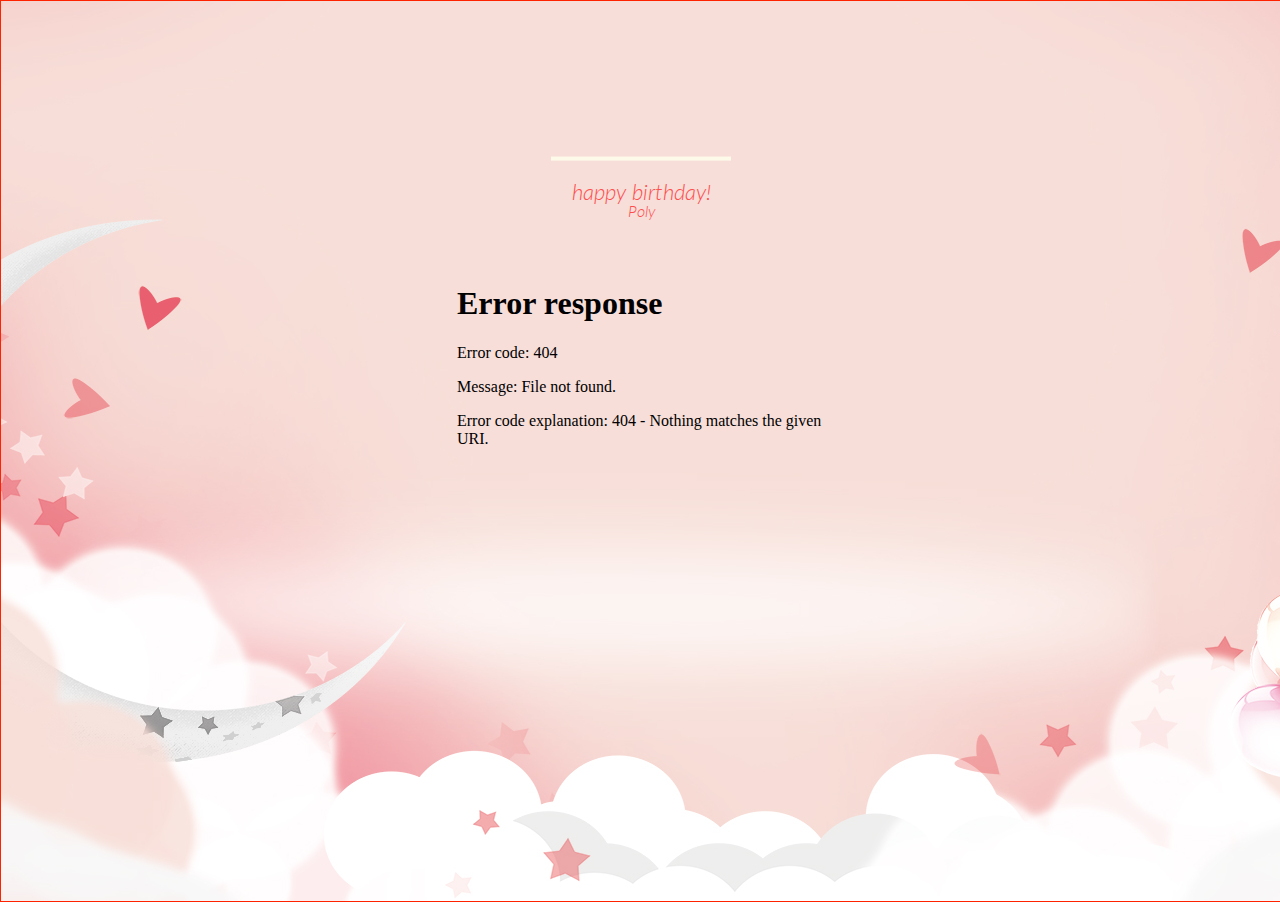
==== index.html @ b2a06751 "update" ====
<html>
<head>
<meta name="viewport" content="width=device-width, initial-scale=1.0, minimum-scale=0.5, maximum-scale=2.0, user-scalable=yes" />     
<meta name="apple-mobile-web-app-capable" content="yes" />    
<meta name="format-detection" content="telephone=no" /> 
<link rel="stylesheet" type="text/css" href="style.css" media="screen"/>
<link rel="stylesheet" href="css/reset.css">
<link rel="stylesheet" href="css/style.css" media="screen" type="text/css" />
<audio src="mic/happy.mp3" id="audio1" hidden="true" autoplay="true" loop="true">
      </audio>
<style>
canvas {
	width:document.getElementById('background').width;
	height:document.getElementById('background').height;
	cursor: crosshair;
	display: block;
}
</style>
</head>
<body>
<div class="main">
<div class="background">
  <div class="velas">
    <div class="fuego"></div>
    <div class="fuego"></div>
    <div class="fuego"></div>
    <div class="fuego"></div>
    <div class="fuego"></div>
  </div>
<svg id="cake" version="1.1" x="0px" y="0px" width="200px" height="500px" viewBox="0 0 200 500" enable-background="new 0 0 200 500" xml:space="preserve">
    <path fill="#a88679" d="M173.667-13.94c-49.298,0-102.782,0-147.334,0c-3.999,0-4-16.002,0-16.002
		c44.697,0,96.586,0,147.334,0C177.667-29.942,177.668-13.94,173.667-13.94z">
        <animate id="bizcocho_3" attributeName="d" calcMode="spline" keySplines="0 0 1 1; 0 0 1 1" begin="relleno_2.end" dur="0.3s" fill="freeze" values="
                          M173.667-13.94c-49.298,0-102.782,0-147.334,0c-3.999,0-4-16.002,0-16.002
		c44.697,0,96.586,0,147.334,0C177.667-29.942,177.668-13.94,173.667-13.94z
                          ;
                          M173.667,411.567c-47.995,12.408-102.955,12.561-147.334,0
		c-3.848-1.089-0.189-16.089,3.661-15.002c44.836,12.66,90.519,12.753,139.427,0.07
		C173.293,395.631,177.541,410.566,173.667,411.567z
                          ;
                          M173.667,427.569c-49.795,0-101.101,0-147.334,0c-3.999,0-4-16.002,0-16.002
		c46.385,0,97.539,0,147.334,0C177.668,411.567,177.667,427.569,173.667,427.569z
                          " />
    </path>
    <path fill="#8b6a60" d="M100-178.521c1.858,0,3.364,1.506,3.364,3.363c0,0,0,33.17,0,44.227
		c0,19.144,0,57.431,0,76.574c0,10.152,0,40.607,0,40.607c0,1.858-1.506,3.364-3.364,3.364l0,0c-1.858,0-3.364-1.506-3.364-3.364c0,0,0-30.455,0-40.607c0-19.144,0-57.432,0-76.575c0-11.057,0-44.226,0-44.226C96.636-177.015,98.142-178.521,100-178.521
		L100-178.521z">
        <animate id="relleno_2" attributeName="d" calcMode="spline" keySplines="0 0 1 1; 0 0 1 1; 0 0 0.58 1" begin="bizcocho_2.end" dur="0.5s" fill="freeze" values="
                          M100-178.521c1.858,0,3.364,1.506,3.364,3.363c0,0,0,33.17,0,44.227
		c0,19.144,0,57.431,0,76.574c0,10.152,0,40.607,0,40.607c0,1.858-1.506,3.364-3.364,3.364l0,0c-1.858,0-3.364-1.506-3.364-3.364c0,0,0-30.455,0-40.607c0-19.144,0-57.432,0-76.575c0-11.057,0-44.226,0-44.226C96.636-177.015,98.142-178.521,100-178.521
		L100-178.521z
                          ;
                          M100,267.257c1.858,0,3.364,1.506,3.364,3.363c0,0,0,33.17,0,44.227
		c0,19.143,0,57.43,0,76.574c0,10.151,0,40.606,0,40.606c0,1.858-1.506,3.364-3.364,3.364l0,0c-1.858,0-3.364-1.506-3.364-3.364
		c0,0,0-30.455,0-40.606c0-19.145,0-57.432,0-76.576c0-11.057,0-44.225,0-44.225C96.636,268.763,98.142,267.257,100,267.257
		L100,267.257z
                          ;
                          M93.928,405.433c-0.655,6.444-0.102,9.067,2.957,11.798c0,0,8.083,5.571,16.828,3.503
		c18.629-4.406,43.813,6.194,50.792,7.791c14.75,3.375,9.162,6.867,9.162,6.867c-2.412,2.258-58.328,0-73.667,0l0,0
		c-1.858,0-69.995,2.133-73.667,0c0,0-3.337-2.439,6.172-5.992c11.375-4.25,52.875,8.822,47.139-9.442
		c-6.333-20.167,5.226-21.514,5.226-21.514c3.435-0.915,12.78-6.663,10.923-0.546L93.928,405.433z
                          ;
                          M102.242,427.569c5.348,0,14.079,0,17.462,0c0,0,17.026,0,27.504,0
		c19.143,0,20.39-3.797,26.459,0c3,1.877,0,7.823,0,7.823c-2.412,2.258-58.328,0-73.667,0l0,0c-1.858,0-67.187,0-73.667,0
		c0,0-4.125-4.983,0-7.823c5.201-3.58,16.085,0,23.725,0c8.841,0,20.762,0,20.762,0c3.686,0,8.597,0,19.511,0H102.242z
                          " />
    </path>
    <path fill="#a88679" d="M173.667-15.929c-46.512,0-105.486,0-147.334,0c-3.999,0-4-16.002,0-16.002
		c43.566,0,97.96,0,147.334,0C177.667-31.931,177.666-15.929,173.667-15.929z">
        <animate id="bizcocho_2" attributeName="d" calcMode="spline" keySplines="0 0 1 1; 0 0 1 1; 0.25 0 0.58 1" begin="relleno_1.end" dur="0.5s" fill="freeze" values="
                          M173.667-15.929c-46.512,0-105.486,0-147.334,0c-3.999,0-4-16.002,0-16.002
		c43.566,0,97.96,0,147.334,0C177.667-31.931,177.666-15.929,173.667-15.929z
                          ;
                          M173.434,445.393c-47.269,8.001-105.245,8.001-147.334,0c-3.929-0.747-0.692-16.543,3.243-15.824
		c43.828,8.001,92.165,8.001,140.739,0C174.029,428.918,177.377,444.726,173.434,445.393z
                          ;
                          M173.667,449.514c-47.576-5.454-102.799-5.744-147.333,0c-3.966,0.512-3.938-15.297,0-16.002
		c43.683-7.823,97.646-8.026,147.333,0C177.616,434.15,177.642,449.969,173.667,449.514z
                          ;
                          M173.667,451.394c-49.298,0-102.782,0-147.334,0c-3.999,0-4-16.002,0-16.002
		c44.697,0,96.586,0,147.334,0C177.667,435.392,177.668,451.394,173.667,451.394z
                          " />
    </path>
    <path fill="#8b6a60" d="M101.368-73.685c0,12.164,0,15.18,0,28.519c0,22.702,0-13.661,0,8.304c0,14.48,0,18.233,0,30.512
		c0,1.753-2.958,1.847-2.958,0c0-12.68,0-16.277,0-30.401c0-21.983,0,11.66,0-8.305c0-13.027,0-15.992,0-28.628
		C98.411-75.883,101.368-75.592,101.368-73.685z">
        <animate id="relleno_1" attributeName="d" calcMode="spline" keySplines="0 0 1 1; 0 0 1 1; 0 0 0.6 1" begin="bizcocho_1.end" dur="0.5s" fill="freeze" values="
                          M101.368-73.685c0,12.164,0,15.18,0,28.519c0,22.702,0-13.661,0,8.304c0,14.48,0,18.233,0,30.512
		c0,1.753-2.958,1.847-2.958,0c0-12.68,0-16.277,0-30.401c0-21.983,0,11.66,0-8.305c0-13.027,0-15.992,0-28.628
		C98.411-75.883,101.368-75.592,101.368-73.685z
                          ;
                          M101.368,350.885c0,12.164,0,65.18,0,78.518c0,22.703,0-33.66,0-11.695c0,14.48,0,28.232,0,40.512
		c0,1.753-2.958,1.847-2.958,0c0-12.68,0-26.277,0-40.402c0-21.982,0,31.66,0,11.695c0-13.027,0-65.992,0-78.627
		C98.411,348.686,101.368,348.977,101.368,350.885z
                          ;
                          M128.38,447.567c37.626,6.312,39.303,13.658,26.833,12.833c-22.653-1.499-13.636-0.831-23.302-0.831
		c-14.48,0-17.884,0-30.163,0c-2.087,0-2.068,0-3.915,0c-13.333,0-8.963,0-23.088,0c-11.668,0-14.062,5.995-27.532,1.164
		c-12.629-4.529,38.667-3.167,46.833-17.333C100.077,432.94,105.546,443.736,128.38,447.567z
                          ;
                          M173.667,451.394c2.875,0,2.997,9.257,0,9.131c-22.662-0.956-32.09-0.956-41.756-0.956
		c-14.48,0-17.884,0-30.163,0c-2.087,0-2.068,0-3.915,0c-13.333,0-8.963,0-23.088,0c-11.668,0-34.99-0.294-48.412,1.831
		c-4.109,0.65-3.01-10.006,0-10.006C37.129,451.394,149.379,451.394,173.667,451.394z
                          " />
    </path>
    <path fill="#a88679" d="M173.667,21.571c-33.174,0-111.467,0-147.334,0c-4,0-4-16.002,0-16.002c39.836,0,105.982,0,147.334,0
		C177.668,5.569,177.667,21.571,173.667,21.571z">
        <animate id="bizcocho_1" attributeName="d" calcMode="spline" keySplines="0 0 1 1; 0 0 1 1; 0 0 1 1; 0.25 0 1 1; 0 0 1 1; 0.25 0 0.6 1" begin="2s" dur="0.8s" fill="freeze" values="
                          M173.667,21.571c-33.174,0-111.467,0-147.334,0c-4,0-4-16.002,0-16.002c39.836,0,105.982,0,147.334,0
		C177.668,5.569,177.667,21.571,173.667,21.571z
                          ;
                          M173.667,459.569c-33.197,16.002-110.782,16.002-147.334,0c-3.664-1.604,1.614-15.617,5.337-14.153
		c40.702,16.002,94.289,16.104,136.505,0.103C171.917,444.1,177.271,457.832,173.667,459.569z
                          ;
                          M171.817,475.571c-39.361-3.001-105.438-2.571-143.556,0c-3.991,0.27-7.377-14.736-3.387-15.014
		c41.553-2.888,104.421-3.121,150.51-0.233C179.378,460.574,175.806,475.875,171.817,475.571z
                          ;
                          M171.817,459.564c-38.8-12.188-104.504-13.762-143.556,0c-3.772,1.329-7.961-12.604-4.178-13.905
		c40.864-14.064,105.114-15.52,151.918-0.973C179.822,445.874,175.634,460.762,171.817,459.564z
                          ;
                          M173.667,475.571c-46.376-5.005-105.924-4.003-147.334,0c-3.981,0.385-3.479-15.421,0.479-16.002
		c43.087-6.327,97.705-7.083,146.855,0.438C177.621,460.613,177.644,476,173.667,475.571z
                          ;
                          M173.667,474.117c-46.376,1.866-105.638,2.01-147.334,0c-3.995-0.192-3.52-16.144,0.479-16.002
		c43.794,1.55,96.341,1.541,145.723,0C176.532,457.99,177.663,473.956,173.667,474.117z
                          ;
                          M173.667,475.571c-46.512,0-105.486,0-147.334,0c-3.999,0-4-16.002,0-16.002c43.566,0,97.96,0,147.334,0
		C177.667,459.569,177.666,475.571,173.667,475.571z
                          " />
    </path>
    <path fill="#fefae9" d="M104.812,113.216c0,3.119-2.164,5.67-4.812,5.67c-2.646,0-4.812-2.551-4.812-5.67c0-5.594,0-16.782,0-22.375
	c0-5.143,0-15.427,0-20.568c0-7.333,0-21.998,0-29.33c0-5.523,0-16.569,0-22.092c0-3.295,0-9.885,0-13.181
	C95.188,2.551,97.353,0,100,0c2.648,0,4.812,2.551,4.812,5.669c0,3.248,0,9.743,0,12.991c0,5.428,0,16.284,0,21.711
	c0,7.618,0,22.854,0,30.472c0,4.952,0,14.854,0,19.807C104.812,96.292,104.812,107.576,104.812,113.216z">
        <animate id="crema" attributeName="d" calcMode="spline" keySplines="0 0 1 1; 0 0 1 1; 0 0 1 1; 0.25 0 1 1; 0 0 1 1; 0 0 0.58 1" begin="bizcocho_3.end" dur="2s" fill="freeze" values="
                          M104.812,113.216c0,3.119-2.164,5.67-4.812,5.67c-2.646,0-4.812-2.551-4.812-5.67c0-5.594,0-16.782,0-22.375
	c0-5.143,0-15.427,0-20.568c0-7.333,0-21.998,0-29.33c0-5.523,0-16.569,0-22.092c0-3.295,0-9.885,0-13.181
	C95.188,2.551,97.353,0,100,0c2.648,0,4.812,2.551,4.812,5.669c0,3.248,0,9.743,0,12.991c0,5.428,0,16.284,0,21.711
	c0,7.618,0,22.854,0,30.472c0,4.952,0,14.854,0,19.807C104.812,96.292,104.812,107.576,104.812,113.216z
                          ;
                          M104.812,405.897c0,3.119-2.164,5.67-4.812,5.67c-2.646,0-4.812-2.551-4.812-5.67c0-5.594,0-16.782,0-22.376
	c0-5.143,0-15.426,0-20.568c0-7.332,0-21.997,0-29.33c0-5.522,0-16.568,0-22.092c0-3.295,0-9.885,0-13.181
	c0-3.118,2.165-5.669,4.812-5.669c2.648,0,4.812,2.551,4.812,5.669c0,3.247,0,9.743,0,12.991c0,5.428,0,16.283,0,21.711
	c0,7.618,0,22.854,0,30.473c0,4.951,0,14.854,0,19.807C104.812,388.972,104.812,400.256,104.812,405.897z
                          ;
                          M111.873,411.567c-3.119,0-9.226,0-11.874,0c-2.646,0-7.748,0-10.867,0c-7.086,0-12.698,0-18.292,0
	c-6.592,0-12.871,7.371-19.166,3.008c-10.043-6.961-7.776-10.169,2.991-17.745c12.61-8.873,27.713,1.994,25.919-7.531
	c-2.589-13.742,11.008-14.513,11.365-17.789c0.441-4.051,4.235-11.107,8.051-8.175c3.113,2.393,1.007,8.008,0,13.159
	c-1.871,9.569,8.058,2.113,9.494,14.155c2.592,21.732,21.184-0.675,29.309,7.976c5.216,5.553,18.413,5.552,15.426,12.942
	c-3.131,7.745-15.825-4.369-23.8,2.903C126.261,418.271,118.301,411.567,111.873,411.567z
                          ;
                          M111.873,411.567c-3.119,0-9.226,0-11.874,0c-2.646,0-9.734,4.069-12.853,4.069
	c-7.086,0-10.712-4.069-16.306-4.069c-6.592,0-12.12,6.013-19.166,3.008c-7.053-3.008-7.458,2.026-18.659,1.165
	c-6.832-0.525-7.522-3.034-7.533-6.265c-0.037-10.336,22.073-2.452,36.613-2.628c10.234-0.124,19.856-1.439,37.905-2.102
	c16.642-0.61,32.699,1.552,46.009,1.927c12.438,0.351,29.663-8.99,31.532,3.315c0.773,5.093-5.605,3.342-11.211,9.579
	c-5.093,5.667-7.59-4.605-12.965-3.832c-8.269,1.189-14.962-8.537-22.937-1.265C126.261,418.271,118.301,411.567,111.873,411.567z
                          ;
                          M110.946,413.652c-2.904-1.137-8.405-2.748-12.446-0.97c-6.099,2.685-7.273,10.358-13.253,8.242
	c-7.843-2.775-8.953-5.008-14.546-5.01c-24.653-0.011-4.849,26.507-18.264,26.507c-12.377,0,5.791-33.537-19.422-26.682
	c-7.703,2.095-9.806-0.942-9.817-4.173c-0.037-10.336,24.357-4.544,38.897-4.72c10.234-0.124,19.856-1.439,37.905-2.102
	c16.642-0.61,32.699,1.552,46.009,1.927c12.438,0.351,28.973-8.865,31.532,3.315c1.449,6.896,0.318,15.624-3.874,15.624
	c-7.619,0-1.788-15.192-19.243-7.111c-7.581,3.51-15.963-9.738-26.669,1.066C120.644,426.744,118.381,416.561,110.946,413.652z
                          ;
                          M111.547,413.9c-2.969-0.956-8.775-0.949-13.167-0.5c-14.667,1.5-8.325,16.508-14.667,16.666
	c-6.667,0.166-0.167-13.5-13.013-14.151c-30.471-1.545-5.572,46.651-18.987,46.651c-12.377,0,10.333-50.166-18.667-44.5
	c-7.835,1.531-9.537-1.417-9.548-4.647c-0.037-10.336,23.675-5.177,38.215-5.353c10.234-0.124,20.618-1.671,38.667-2.333
	c16.642-0.61,32.023,1.458,45.333,1.833c12.438,0.351,33.819-8.431,33.199,4.001c-0.532,10.666,0.414,26.166-5.245,25.833
	c-7.606-0.447-2.954-31.5-19.243-18.899c-7.985,6.177-17.658-5.969-27.377,5.732C118.88,434.066,121.38,417.067,111.547,413.9z
                          ;
                          M111.547,415.233c-6.667-0.834-9.667,4.667-13.833,3.333c-19.649-6.291-8.158,22.176-14.5,22.334
	c-6.667,0.166,2.833-18-13.333-22.167c-29.544-7.615-9.667,43.833-20.167,43.833c-10.333,0,8.004-55.006-16.833-39
	c-7.5,4.833-9.508-3.78-9.299-7.004c0.799-12.329,23.592-7.153,38.132-7.329c10.234-0.124,20.238-1.505,38.287-2.167
	c16.642-0.61,32.903,1.125,46.213,1.5c12.438,0.351,35.058-5.579,31.863,6.451c-5.532,20.833,1.25,28.216-4.409,27.883
	c-7.606-0.447-6.058-37.895-20.62-23.333c-10.167,10.166-15.972-0.747-25,12C119.547,443.568,121.798,416.515,111.547,415.233z
                          " />
    </path>
    <rect x="10" y="475.571" fill="#fefae9" width="180" height="4" />
</svg>
<div class="text">
  <h1>happy birthday!</h1>
  <p>Poly</p>
</div>
<div class="myVideoBlock"> 	
<iframe class="myVideo" src='video/MyVideo.mp4'></iframe>
</div>
</div>
</div>
</body>
</html>
---- style.css ----
.background{
	border:1px solid #F20;
	position:relative;
	height:100%;
	width:100%;
	background: url(images/background3.jpg) no-repeat center top;
}
.myVideoBlock{
	position: relative;
	left:35%;
	top:5%;
	height:300px; 
	width:400px;
}

.myVideo{
	position: absolute;
	height:100%;
	width:100%;
	frameborder:no;
}
.main{
	background:blue;
	margin: 0;
	padding: 0;
	position:absolute;
	height:100%;
	width:100%;
}
---- css/style.css ----
@import url(http://fonts.googleapis.com/css?family=Lato:300italic);
html,
body {
  width: 100%;
  height: 100%;
}

#cake {
  display: block;
  position: relative;
  margin: -20em auto 0em auto;
}

/* ============================================== Candle
*/
.velas {
  background: #ffffff;
  border-radius: 10px;
  position: absolute;
  top: 70px;
  left: 50%;
  margin-left: -2.5px;
  margin-top: -8.33333333px;
  width: 5px;
  height: 35px;
  -webkit-transform: translateY(-300px);
  -ms-transform: translateY(-300px);
  transform: translateY(-300px);
  -webkit-backface-visibility: hidden;
  -ms-backface-visibility: hidden;
  backface-visibility: hidden;
  -webkit-animation: in 500ms 6s ease-out forwards;
  animation: in 500ms 6s ease-out forwards;
}

.velas:after,
.velas:before {
  background: rgba(255, 0, 0, 0.4);
  content: "";
  position: absolute;
  width: 100%;
  height: 2.22222222px;
}

.velas:after {
  top: 25%;
  left: 0;
}

.velas:before {
  top: 45%;
  left: 0;
}

/* ============================================== Fire
*/
.fuego {
  border-radius: 100%;
  position: absolute;
  top: -20px;
  left: 50%;
  margin-left: -2.2px;
  width: 6.66666667px;
  height: 18px;
}

.fuego:nth-child(1) {
  -webkit-animation: fuego 2s 6.5s infinite;
  animation: fuego 2s 6.5s infinite;
}

.fuego:nth-child(2) {
  -webkit-animation: fuego 1.5s 6.5s infinite;
  animation: fuego 1.5s 6.5s infinite;
}

.fuego:nth-child(3) {
  -webkit-animation: fuego 1s 6.5s infinite;
  animation: fuego 1s 6.5s infinite;
}

.fuego:nth-child(4) {
  -webkit-animation: fuego 0.5s 6.5s infinite;
  animation: fuego 0.5s 6.5s infinite;
}

.fuego:nth-child(5) {
  -webkit-animation: fuego 0.2s 6.5s infinite;
  animation: fuego 0.2s 6.5s infinite;
}

/* ============================================== Animation Fire
*/
@-webkit-keyframes fuego {
  0%, 100% {
    background: rgba(254, 248, 97, 0.5);
    -webkit-box-shadow: 0 0 40px 10px rgba(248, 233, 209, 0.2);
    box-shadow: 0 0 40px 10px rgba(248, 233, 209, 0.2);
    -webkit-transform: translateY(0) scale(1);
    transform: translateY(0) scale(1);
  }

  50% {
    background: rgba(255, 50, 0, 0.1);
    -webkit-box-shadow: 0 0 40px 20px rgba(248, 233, 209, 0.2);
    box-shadow: 0 0 40px 20px rgba(248, 233, 209, 0.2);
    -webkit-transform: translateY(-20px) scale(0);
    transform: translateY(-20px) scale(0);
  }
}
@keyframes fuego {
  0%, 100% {
    background: rgba(254, 248, 97, 0.5);
    -webkit-box-shadow: 0 0 40px 10px rgba(248, 233, 209, 0.2);
    box-shadow: 0 0 40px 10px rgba(248, 233, 209, 0.2);
    -webkit-transform: translateY(0) scale(1);
    transform: translateY(0) scale(1);
  }

  50% {
    background: rgba(255, 50, 0, 0.1);
    -webkit-box-shadow: 0 0 40px 20px rgba(248, 233, 209, 0.2);
    box-shadow: 0 0 40px 20px rgba(248, 233, 209, 0.2);
    -webkit-transform: translateY(-20px) scale(0);
    transform: translateY(-20px) scale(0);
  }
}
@-webkit-keyframes in {
  to {
    -webkit-transform: translateY(0);
    transform: translateY(0);
  }
}
@keyframes in {
  to {
    -webkit-transform: translateY(0);
    transform: translateY(0);
  }
}
.text {
  color: #ff4d4d;
  font-family: 'Lato', sans-serif;
  font-weight: 300;
  font-style: italic;
  text-align: center;
}
.text h1 {
  font-size: 1.4em;
}
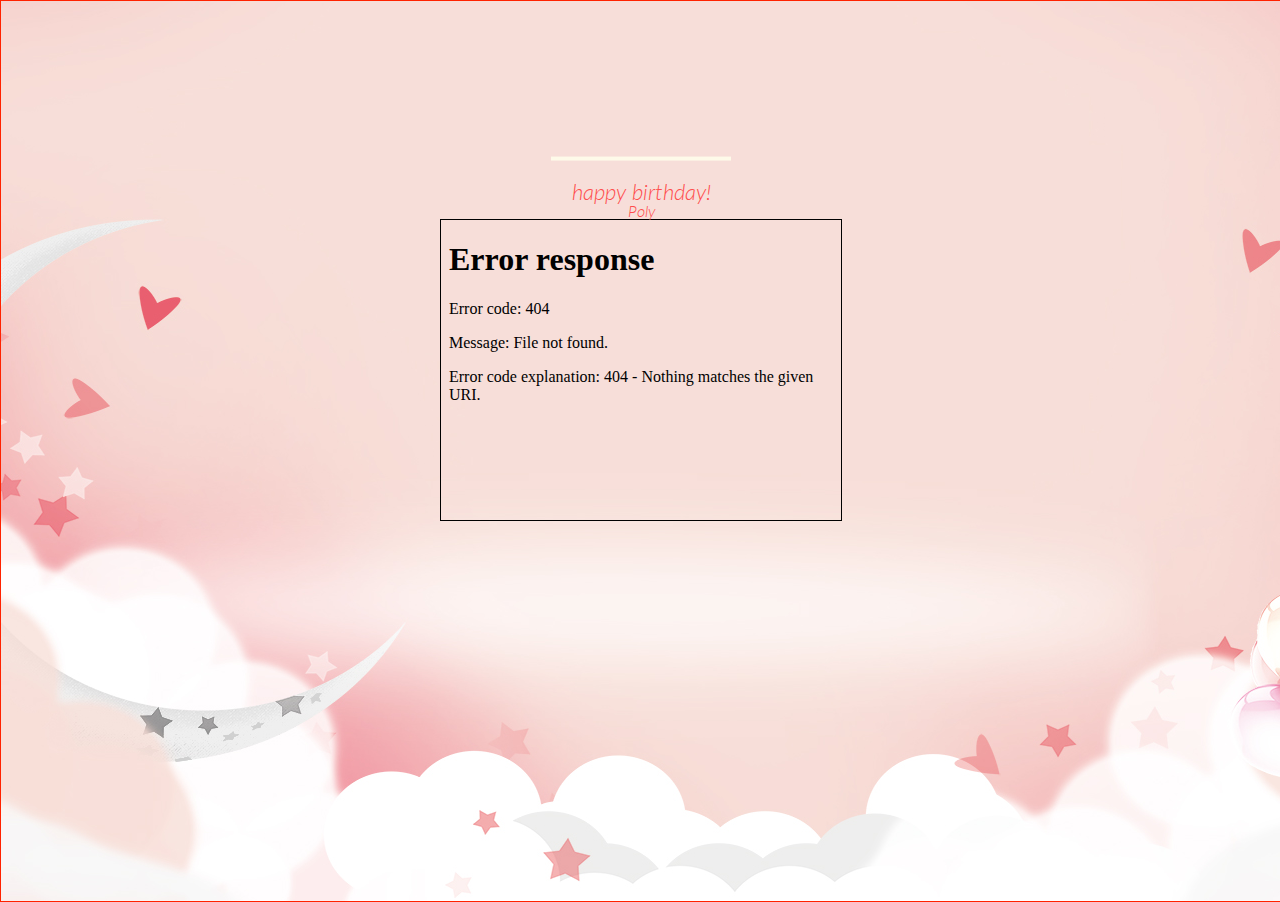
==== commit 3ee9ca9f: "update" ====
--- a/index.html
+++ b/index.html
@@ -18,7 +18,7 @@
 </style>
 </head>
 <body>
-<div class="main">
+
 <div class="background">
   <div class="velas">
     <div class="fuego"></div>
@@ -183,6 +183,6 @@
 <iframe class="myVideo" src='video/MyVideo.mp4'></iframe>
 </div>
 </div>
-</div>
+
 </body>
 </html>--- a/style.css
+++ b/style.css
@@ -1,29 +1,26 @@
 .background{
 	border:1px solid #F20;
-	position:relative;
 	height:100%;
 	width:100%;
 	background: url(images/background3.jpg) no-repeat center top;
 }
 .myVideoBlock{
-	position: relative;
-	left:35%;
-	top:5%;
 	height:300px; 
 	width:400px;
+	margin:0 auto;
+	border:1px solid #000
 }
 
 .myVideo{
-	position: absolute;
+	position: relative;
 	height:100%;
 	width:100%;
 	frameborder:no;
 }
 .main{
-	background:blue;
+	background:red;
 	margin: 0;
 	padding: 0;
-	position:absolute;
 	height:100%;
 	width:100%;
 }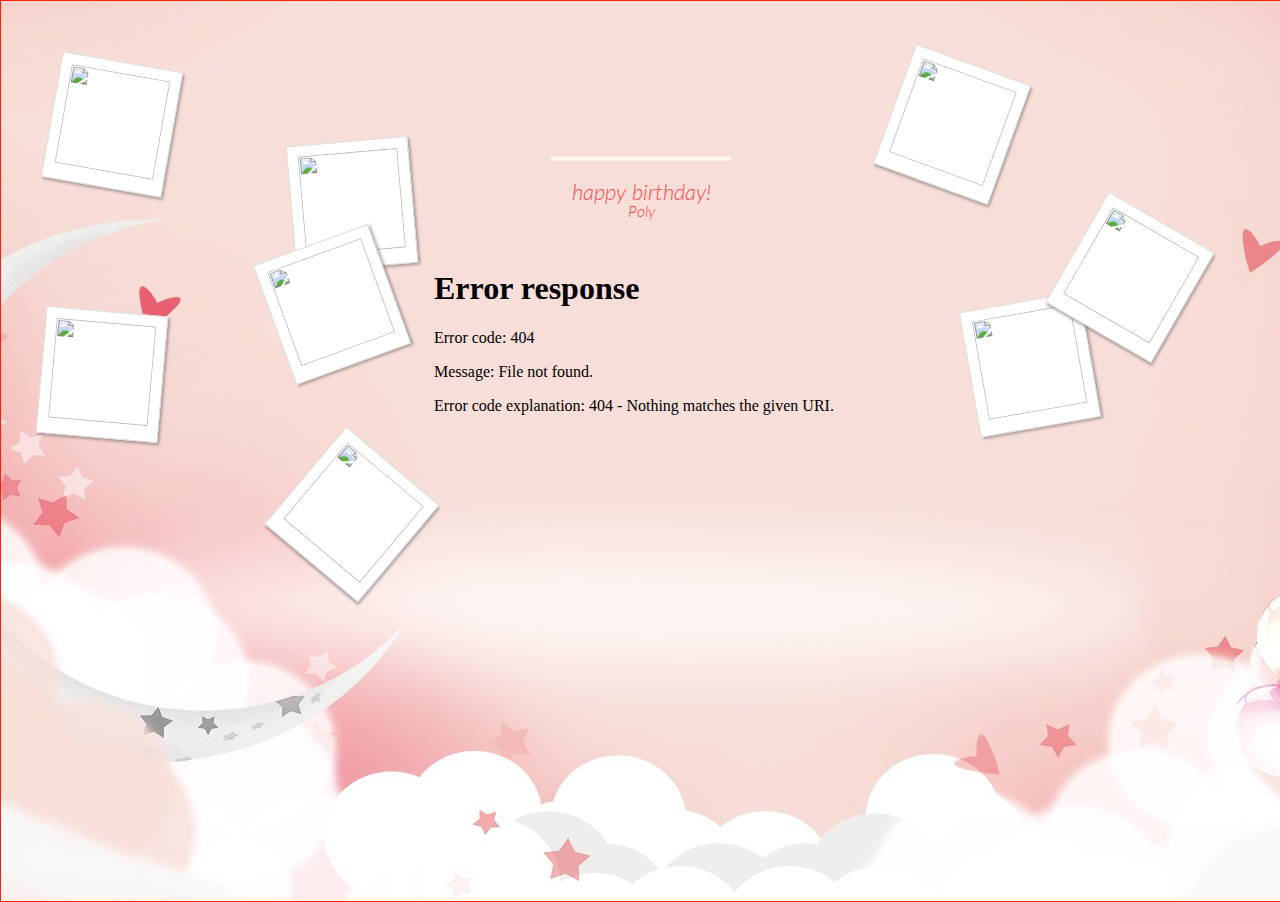
==== commit 834e5697: "update" ====
--- a/index.html
+++ b/index.html
@@ -6,7 +6,7 @@
 <link rel="stylesheet" type="text/css" href="style.css" media="screen"/>
 <link rel="stylesheet" href="css/reset.css">
 <link rel="stylesheet" href="css/style.css" media="screen" type="text/css" />
-<audio src="mic/happy.mp3" id="audio1" hidden="true" autoplay="true" loop="true">
+<audio src="mic/July-My Soul.mp3" id="audio1" hidden="true" autoplay="true" loop="true">
       </audio>
 <style>
 canvas {
@@ -20,6 +20,16 @@
 <body>
 
 <div class="background">
+	<div class="images">
+		<img class="pic pic1" src="images/p1.jpg">
+		<img class="pic pic2" src="images/p2.jpg">
+		<img class="pic pic4" src="images/p4.jpg">
+		<img class="pic pic5" src="images/p5.jpg">
+		<img class="pic pic6" src="images/p6.jpg">
+		<img class="pic pic7" src="images/p7.jpg">
+		<img class="pic pic8" src="images/p8.jpg">
+		<img class="pic pic9" src="images/p9.jpg">
+	</div>
   <div class="velas">
     <div class="fuego"></div>
     <div class="fuego"></div>
--- a/style.css
+++ b/style.css
@@ -2,17 +2,18 @@
 	border:1px solid #F20;
 	height:100%;
 	width:100%;
-	background: url(images/background3.jpg) no-repeat center top;
+	background: url(images/background4.jpg) no-repeat center top;
 }
 .myVideoBlock{
-	height:300px; 
-	width:400px;
+	height:250px; 
+	width:430px;
 	margin:0 auto;
-	border:1px solid #000
+	border:1px
 }
 
 .myVideo{
 	position: relative;
+	top: 30px;
 	height:100%;
 	width:100%;
 	frameborder:no;
@@ -23,4 +24,96 @@
 	padding: 0;
 	height:100%;
 	width:100%;
-}+}
+
+.images{
+	height: 300px;
+    width: 1200px;
+    margin: 60px 60px 10px 40px;
+    position: absolute;
+}
+
+.pic{
+    width: 100px;
+}
+
+.images img:hover{
+    box-shadow: 15px 15px 20px rgba(50,50,50,0.4);
+    transform:rotate(0deg) scale(2.20);
+    -webkit-transform:rotate(0deg) scale(1.20);
+    z-index: 1000;
+}
+
+.images img{
+    padding: 10px 10px 15px;
+    background: white;
+    border: 1px solid #ddd;
+    box-shadow: 2px 2px 3px rgba(50,50,50,0.4);
+    -webkit-transition: all 0.5s ease-in;
+    -moz-transition: all 0.5s ease-in;
+    -ms-transition: all 0.5s ease-in;
+    -o-transition: all 0.5s ease-in;
+    transition: all 0.5s ease-in;
+    position: absolute;
+    z-index: 1;
+}
+
+.pic1{
+    left: 250px;
+    top: 80px;
+    transform:rotate(-5deg);
+    -webkit-transform:rotate(-5deg);
+}
+
+.pic2{
+    left: 230px;
+    top: 180px;
+    transform:rotate(-20deg);
+    -webkit-transform:rotate(-20deg);
+}
+.pic3{
+    top: 280px;
+    left: 260px;
+    transform:rotate(5deg);
+    -webkit-transform:rotate(30deg);
+}
+
+.pic4{
+    top: 390px;
+    left: 250px;
+    transform:rotate(40deg);
+    -webkit-transform:rotate(40deg0deg);
+}
+
+.pic5{
+
+    top: 240px;
+    right: 150px;
+    transform:rotate(-10deg);
+    -webkit-transform:rotate(-10deg);
+}
+.pic6{
+    left: 10px;
+    top: 0;
+    transform:rotate(10deg);
+    -webkit-transform:rotate(10deg);
+}
+
+.pic7{
+    left: 850px;
+    top: 0;
+    transform:rotate(20deg);
+    -webkit-transform:rotate(20deg);
+}
+.pic8{
+    bottom: -20px;
+    top: 250px;
+    transform:rotate(5deg);
+    -webkit-transform:rotate(5deg);
+}
+.pic9{
+    bottom: 20px;
+    right: 50px;
+    transform:rotate(30deg);
+    -webkit-transform:rotate(30deg);
+}
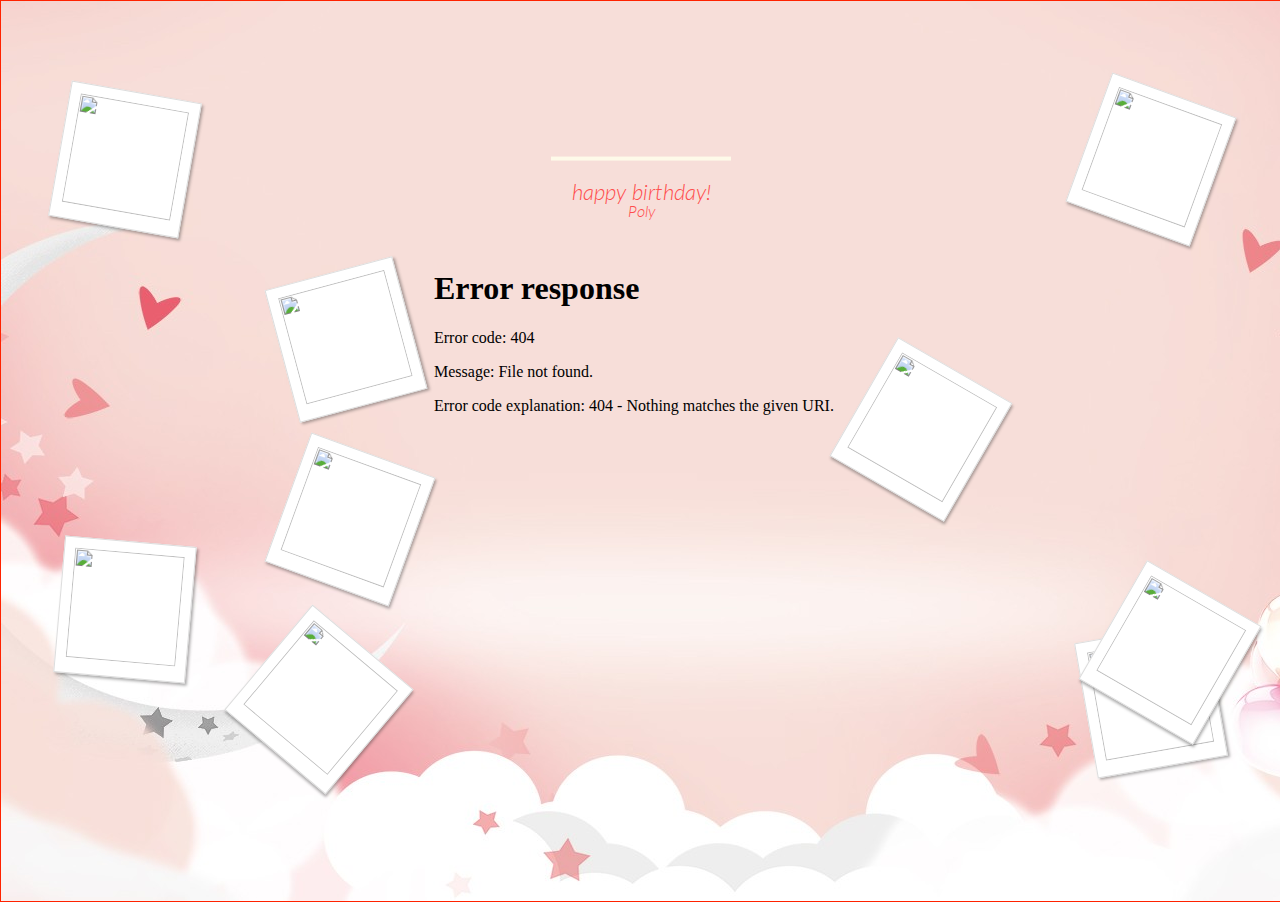
==== commit 48711e3d: "update" ====
--- a/index.html
+++ b/index.html
@@ -24,10 +24,13 @@
 		<img class="pic pic1" src="images/p1.jpg">
 		<img class="pic pic2" src="images/p2.jpg">
 		<img class="pic pic4" src="images/p4.jpg">
+		<img class="pic pic6" src="images/p6.jpg">
+		<img class="pic pic8" src="images/p8.jpg">
+	</div>
+		<div class="images2">
+		<img class="pic pic3" src="images/p3.jpg">
 		<img class="pic pic5" src="images/p5.jpg">
-		<img class="pic pic6" src="images/p6.jpg">
 		<img class="pic pic7" src="images/p7.jpg">
-		<img class="pic pic8" src="images/p8.jpg">
 		<img class="pic pic9" src="images/p9.jpg">
 	</div>
   <div class="velas">
--- a/style.css
+++ b/style.css
@@ -19,7 +19,6 @@
 	frameborder:no;
 }
 .main{
-	background:red;
 	margin: 0;
 	padding: 0;
 	height:100%;
@@ -27,14 +26,21 @@
 }
 
 .images{
-	height: 300px;
-    width: 1200px;
-    margin: 60px 60px 10px 40px;
+	height: 100%;
+    width: 30%;
+    margin: 0% auto 0 3%;
+    position: absolute;
+}
+
+.images2{
+	height: 100%;
+    width: 30%;
+    margin: 0% auto 0% 68%;
     position: absolute;
 }
 
 .pic{
-    width: 100px;
+    width: 110px;
 }
 
 .images img:hover{
@@ -58,62 +64,83 @@
     z-index: 1;
 }
 
+.images2 img:hover{
+    box-shadow: 15px 15px 20px rgba(50,50,50,0.4);
+    transform:rotate(0deg) scale(2.20);
+    -webkit-transform:rotate(0deg) scale(1.20);
+    z-index: 1000;
+}
+
+.images2 img{
+    padding: 10px 10px 15px;
+    background: white;
+    border: 1px solid #ddd;
+    box-shadow: 2px 2px 3px rgba(50,50,50,0.4);
+    -webkit-transition: all 0.5s ease-in;
+    -moz-transition: all 0.5s ease-in;
+    -ms-transition: all 0.5s ease-in;
+    -o-transition: all 0.5s ease-in;
+    transition: all 0.5s ease-in;
+    position: absolute;
+    z-index: 1;
+}
+
 .pic1{
-    left: 250px;
-    top: 80px;
-    transform:rotate(-5deg);
-    -webkit-transform:rotate(-5deg);
+    right: 3%;
+    top: 30%;
+    transform:rotate(-15deg);
+    -webkit-transform:rotate(-15deg);
 }
 
 .pic2{
-    left: 230px;
-    top: 180px;
-    transform:rotate(-20deg);
-    -webkit-transform:rotate(-20deg);
+    right: 2%;
+    top: 50%;
+    transform:rotate(20deg);
+    -webkit-transform:rotate(20deg);
 }
 .pic3{
-    top: 280px;
-    left: 260px;
+    top: 40%;
+    right: 70%;
     transform:rotate(5deg);
     -webkit-transform:rotate(30deg);
 }
 
 .pic4{
-    top: 390px;
-    left: 250px;
+    top: 70%;
+    right: 10%;
     transform:rotate(40deg);
     -webkit-transform:rotate(40deg0deg);
 }
 
 .pic5{
 
-    top: 240px;
-    right: 150px;
+    top: 70%;
+    right: 10%;
     transform:rotate(-10deg);
     -webkit-transform:rotate(-10deg);
 }
 .pic6{
-    left: 10px;
-    top: 0;
+    left: 5%;
+    top: 10%;
     transform:rotate(10deg);
     -webkit-transform:rotate(10deg);
 }
 
 .pic7{
-    left: 850px;
-    top: 0;
+    right: 10%;
+    top: 10%;
     transform:rotate(20deg);
     -webkit-transform:rotate(20deg);
 }
 .pic8{
-    bottom: -20px;
-    top: 250px;
+    left: 5%;
+    top: 60%;
     transform:rotate(5deg);
     -webkit-transform:rotate(5deg);
 }
 .pic9{
-    bottom: 20px;
-    right: 50px;
+    bottom: 20%;
+    right: 5%;
     transform:rotate(30deg);
     -webkit-transform:rotate(30deg);
 }
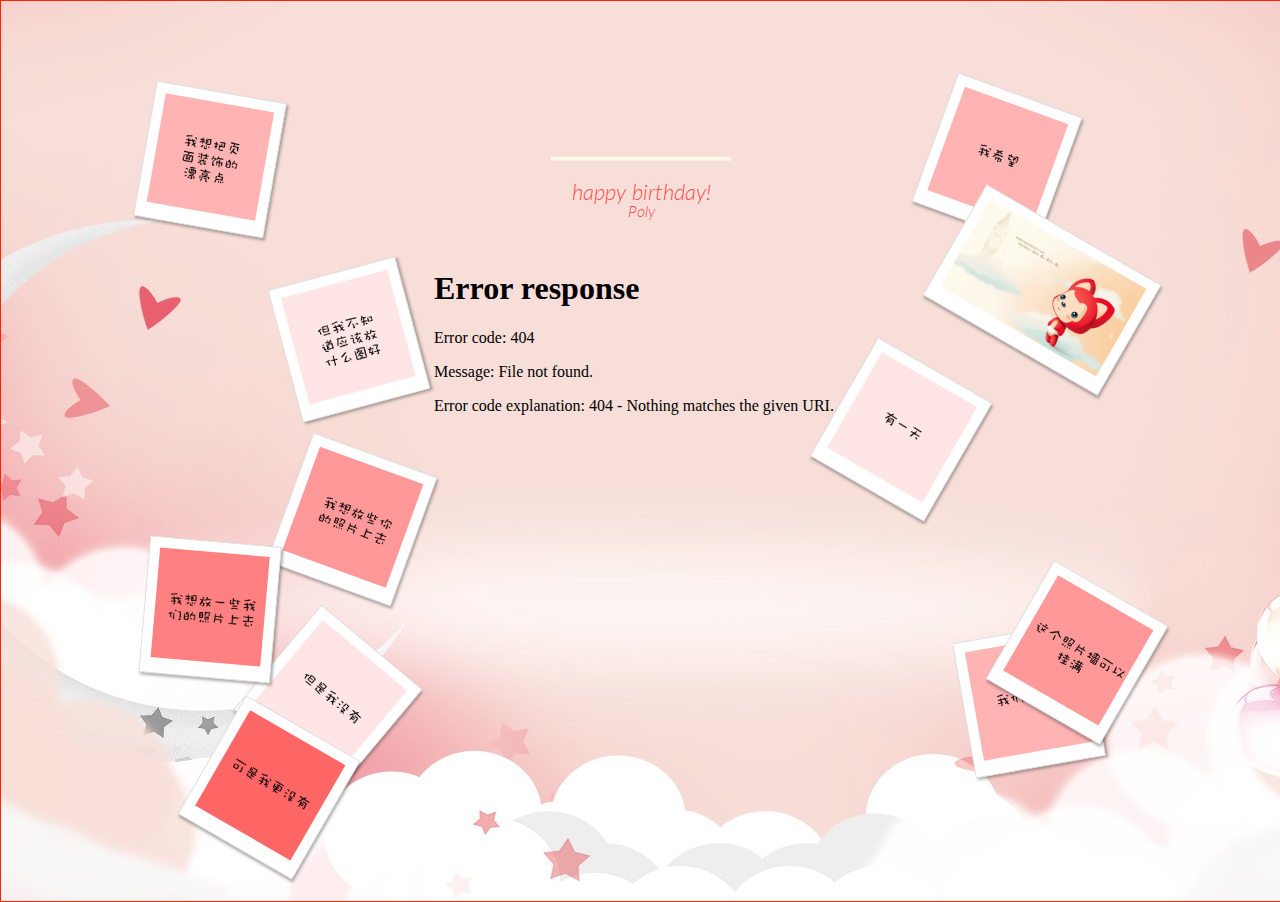
==== commit 22934b0a: "update" ====
--- a/index.html
+++ b/index.html
@@ -21,17 +21,19 @@
 
 <div class="background">
 	<div class="images">
-		<img class="pic pic1" src="images/p1.jpg">
-		<img class="pic pic2" src="images/p2.jpg">
-		<img class="pic pic4" src="images/p4.jpg">
-		<img class="pic pic6" src="images/p6.jpg">
-		<img class="pic pic8" src="images/p8.jpg">
+		<img class="pic pic1" src="images/但我不知道应该放什么图好.png">
+		<img class="pic pic2" src="images/我想放些你的照片上去.png">
+		<img class="pic pic4" src="images/但是我没有.png">
+		<img class="pic pic6" src="images/我想把页面装饰的漂亮点.png">
+		<img class="pic pic8" src="images/我想放一些我们的照片上去.png">
+		<img class="pic pic10" src="images/可是我更没有.png">
 	</div>
 		<div class="images2">
-		<img class="pic pic3" src="images/p3.jpg">
-		<img class="pic pic5" src="images/p5.jpg">
-		<img class="pic pic7" src="images/p7.jpg">
-		<img class="pic pic9" src="images/p9.jpg">
+		<img class="pic pic3" src="images/有一天.png">
+		<img class="pic pic5" src="images/我们的照片.png">
+		<img class="pic pic7" src="images/我希望.png">
+		<img class="pic pic9" src="images/这个照片墙可以挂满.png">
+		<img class="pic pic11" src="images/timg.jpg">
 	</div>
   <div class="velas">
     <div class="fuego"></div>
--- a/style.css
+++ b/style.css
@@ -27,14 +27,14 @@
 
 .images{
 	height: 100%;
-    width: 30%;
-    margin: 0% auto 0 3%;
+    width: 23%;
+    margin: 0% auto 0 10%;
     position: absolute;
 }
 
 .images2{
 	height: 100%;
-    width: 30%;
+    width: 25%;
     margin: 0% auto 0% 68%;
     position: absolute;
 }
@@ -115,7 +115,7 @@
 .pic5{
 
     top: 70%;
-    right: 10%;
+    right: 30%;
     transform:rotate(-10deg);
     -webkit-transform:rotate(-10deg);
 }
@@ -127,7 +127,7 @@
 }
 
 .pic7{
-    right: 10%;
+    right: 40%;
     top: 10%;
     transform:rotate(20deg);
     -webkit-transform:rotate(20deg);
@@ -140,7 +140,20 @@
 }
 .pic9{
     bottom: 20%;
-    right: 5%;
+    right: 15%;
     transform:rotate(30deg);
     -webkit-transform:rotate(30deg);
 }
+.pic10{
+    bottom: 5%;
+    left: 25%;
+    transform:rotate(30deg);
+    -webkit-transform:rotate(30deg);
+}
+.pic11{
+	width: 180px;
+    top: 25%;
+    right: 15%;
+    transform:rotate(30deg);
+    -webkit-transform:rotate(30deg);
+}
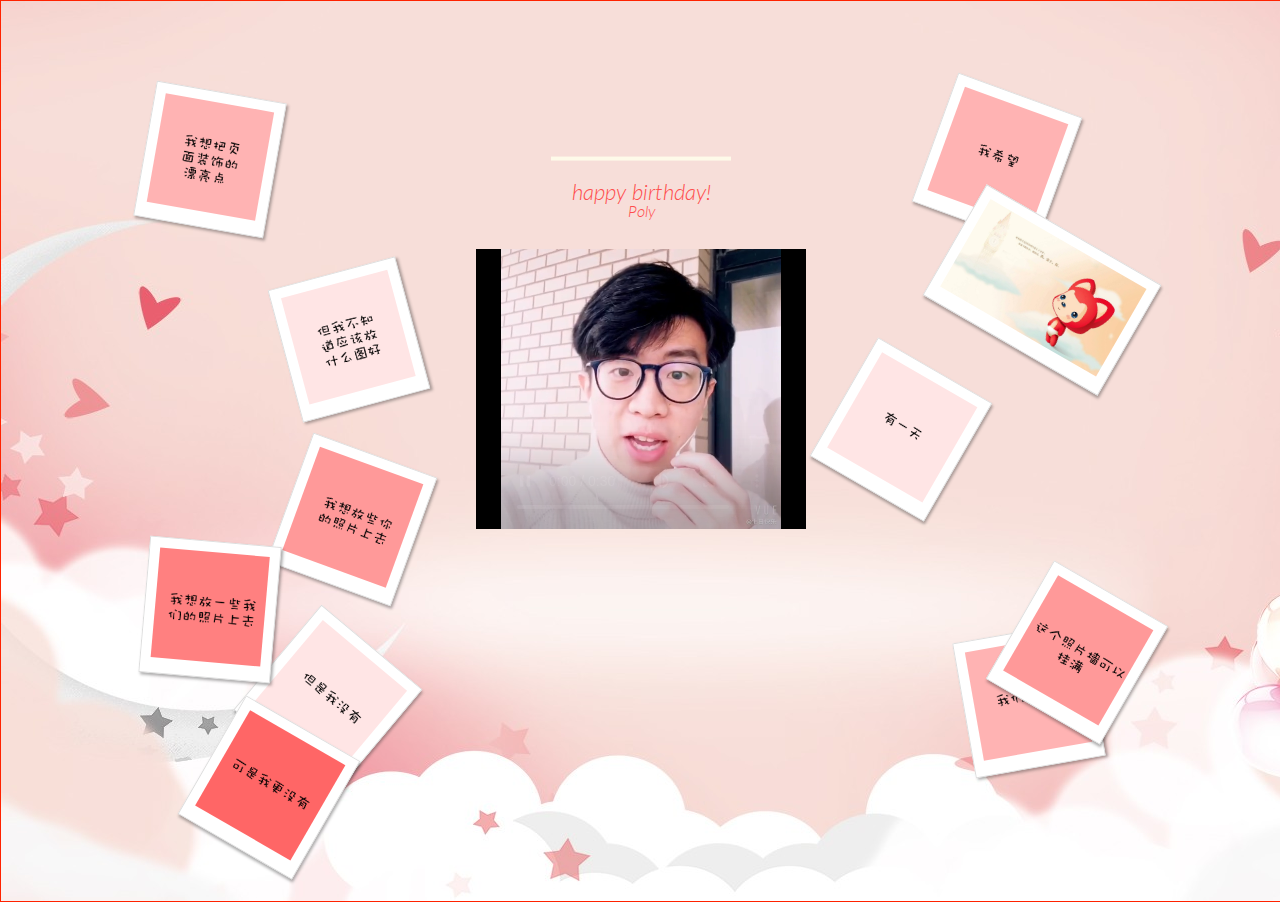
==== commit 162c3c14: "video update" ====
--- a/index.html
+++ b/index.html
@@ -195,7 +195,7 @@
   <p>Poly</p>
 </div>
 <div class="myVideoBlock"> 	
-<iframe class="myVideo" src='video/MyVideo.mp4'></iframe>
+<iframe class="myVideo" src='video/hb.mp4'></iframe>
 </div>
 </div>
 
--- a/style.css
+++ b/style.css
@@ -5,8 +5,8 @@
 	background: url(images/background4.jpg) no-repeat center top;
 }
 .myVideoBlock{
-	height:250px; 
-	width:430px;
+	height:280px; 
+	width:330px;
 	margin:0 auto;
 	border:1px
 }
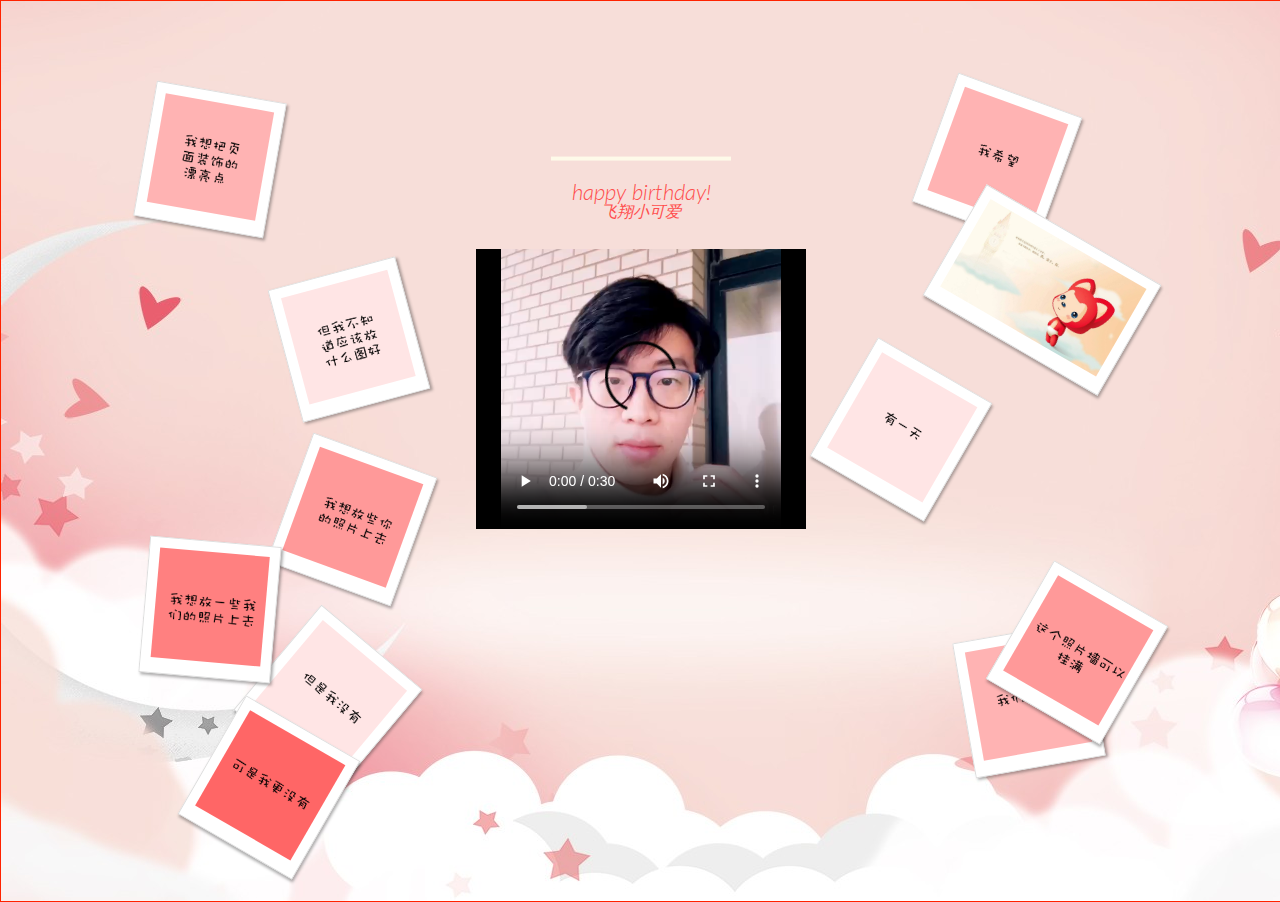
==== commit c5a757a7: "word update" ====
--- a/index.html
+++ b/index.html
@@ -192,7 +192,7 @@
 </svg>
 <div class="text">
   <h1>happy birthday!</h1>
-  <p>Poly</p>
+  <p>飞翔小可爱</p>
 </div>
 <div class="myVideoBlock"> 	
 <iframe class="myVideo" src='video/hb.mp4'></iframe>
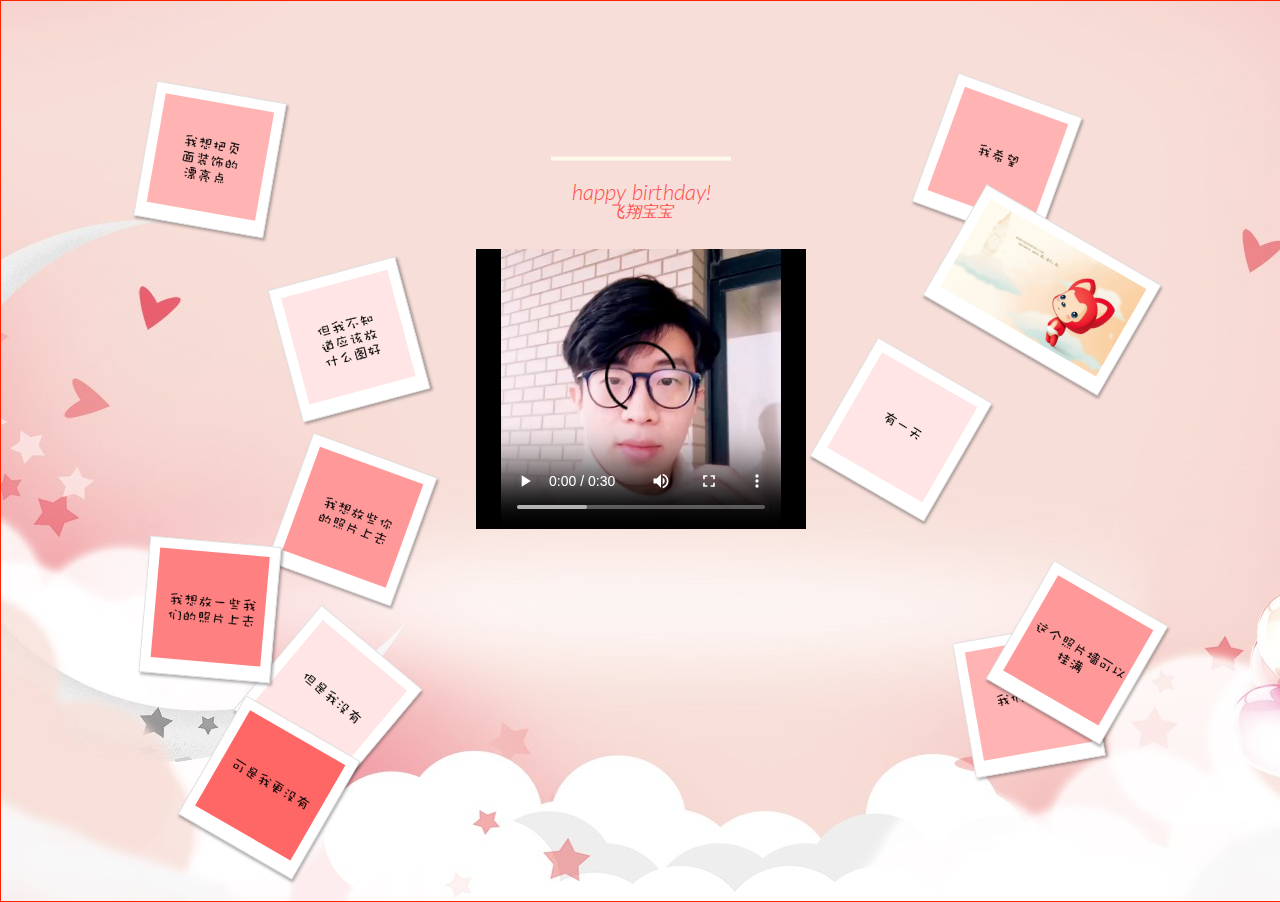
==== commit db548376: "word update" ====
--- a/index.html
+++ b/index.html
@@ -192,7 +192,7 @@
 </svg>
 <div class="text">
   <h1>happy birthday!</h1>
-  <p>飞翔小可爱</p>
+  <p>飞翔宝宝</p>
 </div>
 <div class="myVideoBlock"> 	
 <iframe class="myVideo" src='video/hb.mp4'></iframe>
